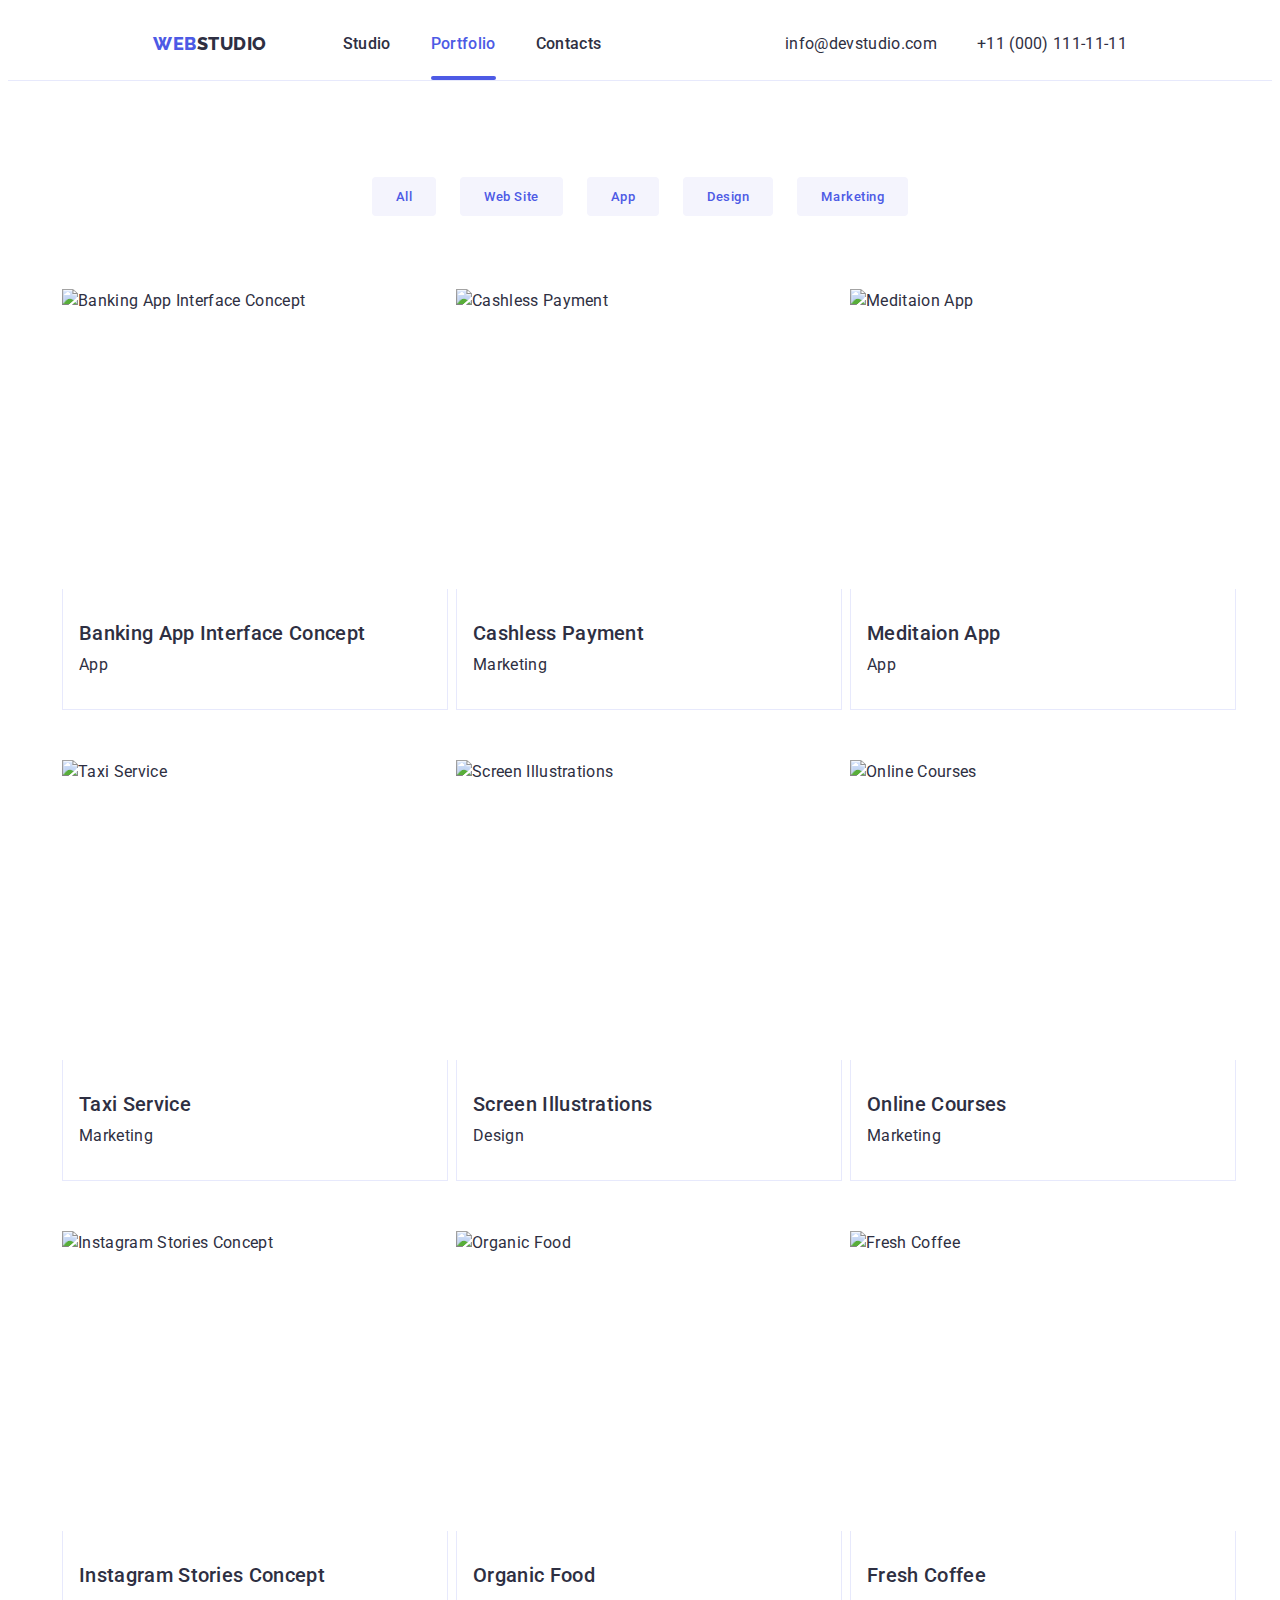
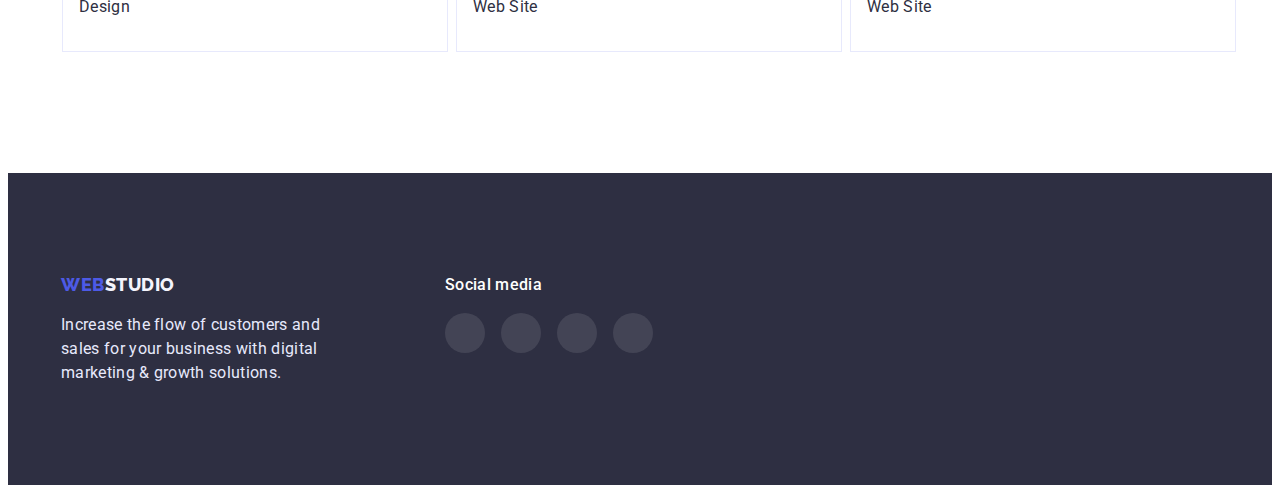
==== portfolio.html @ fd695276 "files add" ====
<!DOCTYPE html>
<html lang="en">
  <head>
    <meta charset="UTF-8" />
    <meta http-equiv="X-UA-Compatible" content="IE=edge" />
    <meta name="viewport" content="width=device-width, initial-scale=1.0" />
    <title>Document</title>
    <link rel="preconnect" href="https://fonts.googleapis.com" />
    <link rel="preconnect" href="https://fonts.gstatic.com" crossorigin />
    <link rel="preconnect" href="https://fonts.googleapis.com" />
    <link rel="preconnect" href="https://fonts.gstatic.com" crossorigin />
    <link
      href="https://fonts.googleapis.com/css2?family=Raleway:wght@800&family=Roboto:wght@400;500;700;900&display=swap"
      rel="stylesheet"
    />
    <link
      rel="stylesheet"
      href="https://cdnjs.cloudflare.com/ajax/libs/modern-normalize/1.1.0/modern-normalize.min.css"
      integrity="sha512-wpPYUAdjBVSE4KJnH1VR1HeZfpl1ub8YT/NKx4PuQ5NmX2tKuGu6U/JRp5y+Y8XG2tV+wKQpNHVUX03MfMFn9Q=="
      crossorigin="anonymous"
      referrerpolicy="no-referrer"
    />
    <link
      rel="stylesheet"
      href="https://cdnjs.cloudflare.com/ajax/libs/animate.css/4.1.1/animate.min.css"
    />
    <link rel="stylesheet" href="./css/styles.css" />
  </head>
  <body>
    <header class="header section">
      <div class="container nav-main">
        <!--navigation in header-->
        <nav class="header-navigation nav">
          <a href="./index.html" class="logo"
            ><span class="logo-first-part">Web</span
            ><span class="logo-second-part-header">Studio</span></a
          >
          <ul class="header-site-navigation-list list">
            <li class="header-site-navigation-item">
              <a href="./index.html" class="header-site-navigation-link link"
                >Studio</a
              >
            </li>
            <li class="header-site-navigation-item">
              <a
                href="./portfolio.html"
                class="header-site-navigation-link current link"
                >Portfolio</a
              >
            </li>
            <li class="header-site-navigation-item">
              <a href="" class="header-site-navigation-link link">Contacts</a>
            </li>
          </ul>
        </nav>

        <address>
          <ul class="header-address-navigation-list list">
            <li class="header-address-navigation-item">
              <a
                href="mailto:info@devstudio.com"
                class="header-address-navigation-link link"
                >info@devstudio.com</a
              >
            </li>
            <li class="header-address-navigation-item">
              <a
                href="tel:+110001111111"
                class="header-address-navigation-link link"
                >+11 (000) 111-11-11</a
              >
            </li>
          </ul>
        </address>
      </div>
    </header>

    <!--Main part-->
    <main>
      <section class="portfolio section">
        <div class="container">
          <!--Временный заголовок-->
          <h1 class="hidden">Portfolio navigation</h1>

          <ul class="portfolio-navigation-list list">
            <li class="portfolio-navigation-item">
              <button type="button" class="portfolio-button">All</button>
            </li>
            <li class="portfolio-navigation-item">
              <button type="button" class="portfolio-button">Web Site</button>
            </li>
            <li class="portfolio-navigation-item">
              <button type="button" class="portfolio-button">App</button>
            </li>
            <li class="portfolio-navigation-item">
              <button type="button" class="portfolio-button">Design</button>
            </li>
            <li class="portfolio-navigation-item">
              <button type="button" class="portfolio-button">Marketing</button>
            </li>
          </ul>

          <ul class="portfolio-list list">
            <li class="portfolio-item">
              <a href="" class="portfolio-item-link link">
                <div class="portfolio-item-div">
                  <img
                    src="./images/portfolio/proj1.jpg"
                    alt="Banking App Interface Concept"
                    width="360"
                    height="300"
                    class="portfolio-item-photo"
                  />
                  <div class="portfolio-item-animation">
                    <p class="portfolio-item-animation-text">
                      14 Stylish and User-Friendly App Design Concepts · Task
                      Manager App · Calorie Tracker App · Exotic Fruit Ecommerce
                      App · Cloud Storage App
                    </p>
                  </div>
                </div>
                <div class="portfolio-item-text">
                  <h2 class="portfolio-item-title caption">
                    Banking App Interface Concept
                  </h2>
                  <p class="portfolio-item-area">App</p>
                </div>
              </a>
            </li>
            <li class="portfolio-item">
              <a href="" class="portfolio-item-link link">
                <div class="portfolio-item-div">
                  <img
                    src="./images/portfolio/proj2.jpg"
                    alt="Cashless Payment"
                    width="360"
                    height="300"
                    class="portfolio-item-photo"
                  />
                  <div class="portfolio-item-animation">
                    <p class="portfolio-item-animation-text">
                      14 Stylish and User-Friendly App Design Concepts · Task
                      Manager App · Calorie Tracker App · Exotic Fruit Ecommerce
                      App · Cloud Storage App
                    </p>
                  </div>
                </div>
                <div class="portfolio-item-text">
                  <h2 class="portfolio-item-title caption">Cashless Payment</h2>
                  <p class="portfolio-item-area">Marketing</p>
                </div>
              </a>
            </li>
            <li class="portfolio-item">
              <a href="" class="portfolio-item-link link">
                <div class="portfolio-item-div">
                  <img
                    src="./images/portfolio/proj3.jpg"
                    alt="Meditaion App"
                    width="360"
                    height="300"
                    class="portfolio-item-photo"
                  />
                  <div class="portfolio-item-animation">
                    <p class="portfolio-item-animation-text">
                      14 Stylish and User-Friendly App Design Concepts · Task
                      Manager App · Calorie Tracker App · Exotic Fruit Ecommerce
                      App · Cloud Storage App
                    </p>
                  </div>
                </div>
                <div class="portfolio-item-text">
                  <h2 class="portfolio-item-title caption">Meditaion App</h2>
                  <p class="portfolio-item-area">App</p>
                </div>
              </a>
            </li>
            <li class="portfolio-item">
              <a href="" class="portfolio-item-link link">
                <div class="portfolio-item-div">
                  <img
                    src="./images/portfolio/proj4.jpg"
                    alt="Taxi Service"
                    width="360"
                    height="300"
                    class="portfolio-item-photo"
                  />
                  <div class="portfolio-item-animation">
                    <p class="portfolio-item-animation-text">
                      14 Stylish and User-Friendly App Design Concepts · Task
                      Manager App · Calorie Tracker App · Exotic Fruit Ecommerce
                      App · Cloud Storage App
                    </p>
                  </div>
                </div>
                <div class="portfolio-item-text">
                  <h2 class="portfolio-item-title caption">Taxi Service</h2>
                  <p class="portfolio-item-area">Marketing</p>
                </div>
              </a>
            </li>
            <li class="portfolio-item">
              <a href="" class="portfolio-item-link link">
                <div class="portfolio-item-div">
                  <img
                    src="./images/portfolio/proj5.jpg"
                    alt="Screen Illustrations"
                    width="360"
                    height="300"
                    class="portfolio-item-photo"
                  />
                  <div class="portfolio-item-animation">
                    <p class="portfolio-item-animation-text">
                      14 Stylish and User-Friendly App Design Concepts · Task
                      Manager App · Calorie Tracker App · Exotic Fruit Ecommerce
                      App · Cloud Storage App
                    </p>
                  </div>
                </div>
                <div class="portfolio-item-text">
                  <h2 class="portfolio-item-title caption">
                    Screen Illustrations
                  </h2>
                  <p class="portfolio-item-area">Design</p>
                </div>
              </a>
            </li>
            <li class="portfolio-item">
              <a href="" class="portfolio-item-link link">
                <div class="portfolio-item-div">
                  <img
                    src="./images/portfolio/proj6.jpg"
                    alt="Online Courses"
                    width="360"
                    height="300"
                    class="portfolio-item-photo"
                  />
                  <div class="portfolio-item-animation">
                    <p class="portfolio-item-animation-text">
                      14 Stylish and User-Friendly App Design Concepts · Task
                      Manager App · Calorie Tracker App · Exotic Fruit Ecommerce
                      App · Cloud Storage App
                    </p>
                  </div>
                </div>
                <div class="portfolio-item-text">
                  <h2 class="portfolio-item-title caption">Online Courses</h2>
                  <p class="portfolio-item-area">Marketing</p>
                </div>
              </a>
            </li>
            <li class="portfolio-item">
              <a href="" class="portfolio-item-link link">
                <div class="portfolio-item-div">
                  <img
                    src="./images/portfolio/proj7.jpg"
                    alt="Instagram Stories Concept"
                    width="360"
                    height="300"
                    class="portfolio-item-photo"
                  />
                  <div class="portfolio-item-animation">
                    <p class="portfolio-item-animation-text">
                      14 Stylish and User-Friendly App Design Concepts · Task
                      Manager App · Calorie Tracker App · Exotic Fruit Ecommerce
                      App · Cloud Storage App
                    </p>
                  </div>
                </div>
                <div class="portfolio-item-text">
                  <h2 class="portfolio-item-title caption">
                    Instagram Stories Concept
                  </h2>
                  <p class="portfolio-item-area">Design</p>
                </div>
              </a>
            </li>
            <li class="portfolio-item">
              <a href="" class="portfolio-item-link link">
                <div class="portfolio-item-div">
                  <img
                    src="./images/portfolio/proj8.jpg"
                    alt="Organic Food"
                    width="360"
                    height="300"
                    class="portfolio-item-photo"
                  />
                  <div class="portfolio-item-animation">
                    <p class="portfolio-item-animation-text">
                      14 Stylish and User-Friendly App Design Concepts · Task
                      Manager App · Calorie Tracker App · Exotic Fruit Ecommerce
                      App · Cloud Storage App
                    </p>
                  </div>
                </div>
                <div class="portfolio-item-text">
                  <h2 class="portfolio-item-title caption">Organic Food</h2>
                  <p class="portfolio-item-area">Web Site</p>
                </div>
              </a>
            </li>
            <li class="portfolio-item">
              <a href="" class="portfolio-item-link link">
                <div class="portfolio-item-div">
                  <img
                    src="./images/portfolio/proj9.jpg"
                    alt="Fresh Coffee"
                    width="360"
                    height="300"
                    class="portfolio-item-photo"
                  />
                  <div class="portfolio-item-animation">
                    <p class="portfolio-item-animation-text">
                      14 Stylish and User-Friendly App Design Concepts · Task
                      Manager App · Calorie Tracker App · Exotic Fruit Ecommerce
                      App · Cloud Storage App
                    </p>
                  </div>
                </div>
                <div class="portfolio-item-text">
                  <h2 class="portfolio-item-title caption">Fresh Coffee</h2>
                  <p class="portfolio-item-area">Web Site</p>
                </div>
              </a>
            </li>
          </ul>
        </div>
      </section>
    </main>

    <footer class="footer section">
      <div class="container footer-cont">
        <div class="footer-container">
          <a href="./index.html" class="logo logo-footer"
            ><span class="logo-first-part">Web</span
            ><span class="logo-second-part-footer">Studio</span></a
          >
          <p class="footer-text">
            Increase the flow of customers and sales for your business with
            digital marketing & growth solutions.
          </p>
        </div>
        <div class="footer-media">
          <h3 class="footer-media-title">Social media</h3>
          <ul class="footer-list list">
            <li class="footer-item instagram">
              <a
                href=""
                class="footer-link link"
                target="_blank"
                rel="noopener noreferrer"
              >
                <svg class="footer-icon" width="24" height="24">
                  <use href="./images/icons.svg#icon-instagram"></use>
                </svg>
              </a>
            </li>
            <li class="footer-item twitter">
              <a
                href=""
                class="footer-link link"
                target="_blank"
                rel="noopener noreferrer"
                ><svg class="footer-icon" width="24" height="24">
                  <use href="./images/icons.svg#icon-twitter"></use></svg
              ></a>
            </li>
            <li class="footer-item facebook">
              <a
                href=""
                class="footer-link link"
                target="_blank"
                rel="noopener noreferrer"
                ><svg class="footer-icon" width="24" height="24">
                  <use href="./images/icons.svg#icon-facebook"></use></svg
              ></a>
            </li>
            <li class="footer-item linkedin">
              <a
                href=""
                class="footer-link link"
                target="_blank"
                rel="noopener noreferrer"
                ><svg class="footer-icon" width="24" height="24">
                  <use href="./images/icons.svg#icon-linkedin"></use></svg
              ></a>
            </li>
          </ul>
        </div>
      </div>
    </footer>
  </body>
</html>
---- css/styles.css ----
/*html{
    box-sizing: border-box;
}
*,
*::before,
*::after{
    box-sizing:inherit;
}*/


:root{
    --primary-text-color:#434455;
    --title-text-color: #2E2F42;
    --accent-color: #4D5AE5;
    --portfolio-button-bg-color:#F4F4FD;
    --portfolio-button-bg-accent-color:#404BBF;
    --main-bg-color:#ffffff;
    --footer-text-portfolio-button-border: #E7E9FC;
    --footer-green:#31D0AA;
    --main-icon-color: #8E8F99;
    --function-for-hover: cubic-bezier(0.4, 0, 0.2, 1);

}

body{
    background-color:var(--main-bg-color);
    color: var(--primary-text-color);
    font-family: 'Roboto', sans-serif;
    font-weight: 400;
    font-size: 16px;
    line-height: 1.5;
    letter-spacing: 0.02em;
   /*padding-top:72px*/
}
 
p,
h1,
h2,
h3,
h4,
h5,
h6 {
    margin: 0;
}

ul{
    margin: 0;
    padding: 0;
}
img{
    display: block;
    margin: 0;
    padding: 0;
    max-width: 100%;
    height: auto;
}

.container{
    width: 1158px;
    /*1128+15*2*/
    padding-left: 15px;
    padding-right: 15px;
    margin: 0 auto;

   /* outline: 1px solid tomato;*/
}
.section{
    padding-top: 120px;
    padding-bottom: 120px;
}
.list{
    list-style: none;
    padding: 0;
}

.logo {
    display: block;
    padding: 24px 0;
    margin-right: 76px;
    font-family: 'Raleway', sans-serif;
    font-weight: 800;
    font-size: 18px;
    line-height: 1.33;
    text-transform: uppercase;
    letter-spacing: 0.03em;

    transition: color 250ms var(--function-for-hover);
}
.logo-first-part{
    color: var(--accent-color);  
}
.logo-second-part-header{
    color: var(--title-text-color);
}
.logo-second-part-footer{
    color: var(--portfolio-button-bg-color);
}

.caption,
.link{
    color:var(--title-text-color)

}

.header-site-navigation-link:hover,
.header-address-navigation-link:hover,
.logo:hover,
.header-site-navigation-link:focus,
.header-address-navigation-link:focus,
.logo:focus
{
    color: var(--accent-color);
}


        /*настройки кнопок*/
.button{
    min-width: 169px;
    height: 56px;
    display: inline-block;
    border-radius: 4px;
    border: 1px solid var(--accent-color);
    box-shadow: 0px 4px 4px rgba(0, 0, 0, 0.15);
    /*padding: 16px 32px;*/

    background-color: var(--accent-color);
    color: var(--main-bg-color);
    font-family: inherit;
    font-weight: 500;
    align-items: center;
    letter-spacing: 0.04em;
    cursor: pointer;

    transition-property: background-color;
    transition-duration: 250ms;
    transition-timing-function: var(--function-for-hover);
}

.button:hover,
.button:focus {
    background-color: var(--portfolio-button-bg-accent-color);
}

.current {
    color: var(--accent-color);
    position: relative;
}
.current::after{
    content: "";
    display:inline-block;
    position: absolute;
    bottom: 0;
    left: 0;
    width: 100%;
    height: 4px;
    background-color: var(--accent-color);
    border-radius: 2px;
}

.link,
.button,
.logo,
.portfolio-button {
    text-decoration: none;
}


        /*header*/
.header{
    /*position: fixed;
    top: 0;
    left: 0;*/
    width: 100%;
    min-height: 72px;
    padding-top: 0;
    padding-bottom: 0;
    border-bottom: 1px solid var(--footer-text-portfolio-button-border);
}               
.nav-main{
    display: flex;
    justify-content: space-around;
}
.nav{
    display: flex;
}
.header-site-navigation-list{
    display: flex;
}
.header-site-navigation-item {
    font-weight: 500;
}
.header-site-navigation-item:not(:last-child){
    margin-right: 40px;
}
.header-site-navigation-link{
    display: block;
    padding: 24px 0;

    transition: color 250ms var(--function-for-hover);
}

.header-address-navigation-list{
    display: flex;
}
.header-address-navigation-item:not(:last-child) {
    margin-right: 40px;
}
.header-address-navigation-item {
    font-style: normal;
}
.header-address-navigation-link{
    display: block;
    padding: 24px 0;
    
    transition: color 250ms var(--function-for-hover);
}

        /*hero*/
.hero{
    max-width: 1440px;
    height: 600px;
    margin: 0 auto;
    background-image: linear-gradient(rgba(46, 47, 66, 0.7), rgba(46, 47, 66, 0.7)),
        url(../images/office-hero.jpg);
    background-repeat: no-repeat;
    background-position: center;
    background-size: cover;
    padding-top: 188px;
    padding-bottom: 188px;
    background-color: var(--title-text-color);
    text-align: center;    
}

.hero-title{
    max-width: 494px;
    width: 100%;
    height: auto;
    margin-left: auto;
    margin-right: auto;
    margin-bottom: 48px;
    color: var(--main-bg-color);
    font-size: 56px;
    line-height: 1.07;
}


        /*skills*/
.skills-list{
    display: flex;
}
.skills-item:not(:last-child){
    margin-right: 24px;
}
.skills-item-title{
    margin-bottom: 8px;
    font-weight: 500;
    font-size: 20px;
    line-height: 1.2;
}
.skills-item{
    display: block;
    width: 264px;
}
.skills-icon{
    display: flex;
    height: 112px;
    background-color: var(--portfolio-button-bg-color);
    border-radius: 4px;
    justify-content: center;
    align-items: center;
    margin-bottom: 8px;
}
.skills-icon-symbol{
    width: 64px;
    height: 64px;
}



        /*examples*/
.examples{
    padding-top: 0;
}
.examples-list{
    display: flex;
}
.examples-item:not(:last-child) {
    margin-right: 24px;
}
.examples-title{
    margin-bottom: 72px;
    font-size: 36px;
    line-height: 1.11;
    text-align: center;
    text-transform: capitalize;
}


        /*team*/
.team {
    background-color: var(--portfolio-button-bg-color);
}
.team-title{
    margin-bottom: 72px;
    font-size: 36px;
    line-height: 1.11;
    text-align: center;
    text-transform: capitalize;
}
.team-list{
    display: flex;
    
}
.team-item{
    width: calc((100% - 72px) / 4);
    margin-right: 24px;
    display: flex;
    flex-direction: column;
    justify-content: center;
    align-items: center;    
    background-color: var(--main-bg-color);
    box-shadow: 0px 1px 6px rgba(46, 47, 66, 0.08), 0px 1px 1px rgba(46, 47, 66, 0.16), 0px 2px 1px rgba(46, 47, 66, 0.08);
    border-radius: 0px 0px 4px 4px;
}
.team-item:nth-last-child(1) {
    margin-right: 0;
}

.team-name{
    display: flex;
    flex-direction: column;
    justify-content: center;
    align-items: center;
    width: 100%;
    padding: 32px 16px;
}

.team-item-name,
.team-item-speciality{
    margin-bottom: 8px;
}

.team-icon-list{
    display: flex;
    gap: 24px;
}
.team-icon{
    width: 40px;
    height: 40px;
    background-color: var(--accent-color);
    border-radius: 50%;

    transition: background-color 250ms var(--function-for-hover);
}
.team-icon-link{
    display: flex;
    width: 100%;
    height: 100%;
    padding: 0;
    border: none;
    border-radius: 50%;
    justify-content: center;
    align-items: center;
}

.team-icon-link:hover,
.team-icon-link:focus{
    background-color: var(--portfolio-button-bg-accent-color);
    cursor: pointer;
}



        /*customers*/
.customers{
    padding-top: 130px;
}
.customers-title{
    margin-bottom: 72px;
    font-weight: 700;
    font-size: 36px;
    line-height: 1.11;
    text-align: center;
    text-transform: capitalize;    
    color: var(--title-text-color);
}
.customers-list {
    display: flex;
    gap: 24px;
}
.customers-item {
    width: calc((100% - 120px) / 6);
    height: 88px;
}
.customers-link{
    display:flex;
    width: 100%;
    height: 100%;
    padding: 0;
    justify-content: center;
    align-items: center;
    border: 1px solid var(--main-icon-color);
    border-radius: 5%;
    color: var(--main-icon-color);

    transition: background-color 250ms var(--function-for-hover),
            color 250ms var(--function-for-hover);
}
.customers-link:hover,
.customers-link:focus{
    border-color: var(--portfolio-button-bg-accent-color);
    color: var(--portfolio-button-bg-accent-color);
}
.customers-icon {
    fill: currentColor;
}


        /*footer*/
.footer {
    padding-top: 100px;
    padding-bottom: 100px;
    background-color: var(--title-text-color);
}
.logo-footer{
    padding-top: 0;
    padding-bottom: 0;
}
.footer-text{
    margin-top: 16px;
    color: var(--footer-text-portfolio-button-border);
}
.footer-cont{
    display: flex;
}
.footer-container{
    padding: 0;
    margin: 0 0 0 0;
    width: 264px;
}
.footer-media{
    margin-left: 120px;
}
.footer-media-title{
    font-weight: 500;
    font-size: 16px;
    line-height: 1.5;
    letter-spacing: 0.02em;
    color: var(--main-bg-color);
    margin-bottom: 16px;
}
.footer-list{
    display: flex;
    gap: 16px;
}
.footer-item{
    display: inline-block;
    width: 40px;
    height: 40px;
    background-color: rgba(255, 255, 255, 0.1);;
    border-radius: 50%;
    background-repeat: no-repeat;
    background-size:24px;
    background-position: center;

    transition-property: background-color;
    transition-duration: 250ms;
    transition-timing-function: var(--function-for-hover);
}
.footer-link {
    display: flex;
    width: 100%;
    height: 100%;
    padding: 0;
    border: none;
    border-radius: 50%;
    justify-content: center;
    align-items: center;
}

.footer-link:hover,
.footer-link:focus {
    background-color:var(--footer-green);
    cursor: pointer;
}


        /*portfolio*/
.portfolio {
    padding-top: 96px;
}
.portfolio-navigation-list {
    display: flex;
    justify-content: center;
    margin-bottom: 72px;
}
.portfolio-navigation-item:not(:last-child) {
    margin-right: 24px;
}
.portfolio-button {
    display: inline-block;
    border-radius: 4px;
    padding: 12px 24px;
    border: 1px solid var(--footer-text);
    background-color: var(--portfolio-button-bg-color);
    color: var(--accent-color);
    font-family: inherit;
    font-weight: 500;
    display: flex;
    align-items: center;
    text-align: center;
    letter-spacing: 0.04em;
    cursor: pointer;

    transition: background-color 250ms var(--function-for-hover), 
        color 250ms var(--function-for-hover),
        box-shadow 250ms var(--function-for-hover);
}
.portfolio-button:hover,
.portfolio-button:focus {
    background-color: var(--portfolio-button-bg-accent-color);
    color: var(--main-bg-color);
    box-shadow: 0px 4px 4px rgba(0, 0, 0, 0.15);
}

.portfolio-list{
    display: flex;
    flex-wrap: wrap;
    row-gap: 48px;
    /*column-gap: 21px;*/
}
.portfolio-item{
    flex-basis: calc((100% - (2 * 24px)) /3 );
    /*width: 360px;*/
    margin-right: auto;
    display: flex;
    flex-direction: column;
    background: var(--main-bg-color);
}

.portfolio-item:nth-child(3n){
    margin-right: 0;
}
.portfolio-item-link {
    display: block;
    border: 0.5px solid transparent;
    box-shadow: 0px 1px 6px transparent,
            0px 1px 1px transparent,
            0px 2px 1px transparent;
    transition: border 250ms var(--function-for-hover),
            box-shadow 250ms var(--function-for-hover);
}
.portfolio-item-link:hover {
    border: 0.5px solid var(--portfolio-button-bg-color);
    box-shadow: 0px 1px 6px rgba(46, 47, 66, 0.08),
        0px 1px 1px rgba(46, 47, 66, 0.16),
        0px 2px 1px rgba(46, 47, 66, 0.08);
}
.portfolio-item-div{
    position: relative;
    overflow: hidden; /*все, что не входит в зону блока скрывается визуально*/
}
.portfolio-item-animation{
    position: absolute;
    left: 0;
    top: 100%;
    width: 100%;
    height: 100%;
    padding: 40px 32px;

    transition: background-color 250ms var(--function-for-hover),
            color 250ms var(--function-for-hover),
            transform 250ms var(--function-for-hover);
}

.portfolio-item-animation-text{
    color: var(--portfolio-button-bg-color);
}
.portfolio-item-link:hover .portfolio-item-animation{
    background-color: var(--accent-color);
    color: var(--portfolio-button-bg-color);
    transform: translateY(-100%); /*двигаемся по оси у вверх*/
}
.portfolio-item-text{ 
    display: flex;  
    flex-direction: column;
    width: 100%;
    padding: 32px 0 32px 16px;
    background-color: var(--main-bg-color);
    border-right: 1px solid var(--footer-text-portfolio-button-border);
    border-left: 1px solid var(--footer-text-portfolio-button-border);
    border-bottom: 1px solid var(--footer-text-portfolio-button-border);
    z-index: 2;
}
.portfolio-item-title {
    margin-bottom: 8px;
    font-weight: 500;
    font-size: 20px;
    line-height: 1.2;
}



.hidden {
    position: absolute;
    width: 1px;
    height: 1px;
    margin: -1px;
    border: 0;
    padding: 0;
    white-space: nowrap;
    clip-path: inset(100%);
    clip: rect(0 0 0 0);
    overflow: hidden;
}

.backdrop{
    position: fixed;
    top: 0;
    left: 0;
    width: 100%;
    height: 100%;
    background-color: rgba(46, 47, 66, 0.4);
    opacity: 1;
    transition: opacity 250ms var(--function-for-hover);
}
.backdrop.is-hidden{
    /*visibility:hidden;*/
    opacity: 0;
    pointer-events: none;
}
.backdrop.is-hidden .modal{
    transform: translate(-50%, -50%) scale(0.1);
}
.modal{
    position: absolute;
    top: 50%;
    left: 50%;
    width: 408px;
    height: 576px;
    background:#FCFCFC;
    box-shadow: 0px 1px 1px rgba(0, 0, 0, 0.14), 0px 1px 3px rgba(0, 0, 0, 0.12), 0px 2px 1px rgba(0, 0, 0, 0.2);
    border-radius: 4px;
    
    transform: translate(-50%, -50%) scale(1);
    transition: transform 250ms var(--function-for-hover);
}
.modal-close{
    position: absolute;
    top:24px;
    right: 24px;
    display: flex;
    width: 24px;
    height: 24px;
    background-color: var(--footer-text-portfolio-button-border);
    border: 1px solid rgba(0, 0, 0, 0.1);
    border-radius: 50%;
    justify-content: center;
    align-items: center;
    
}
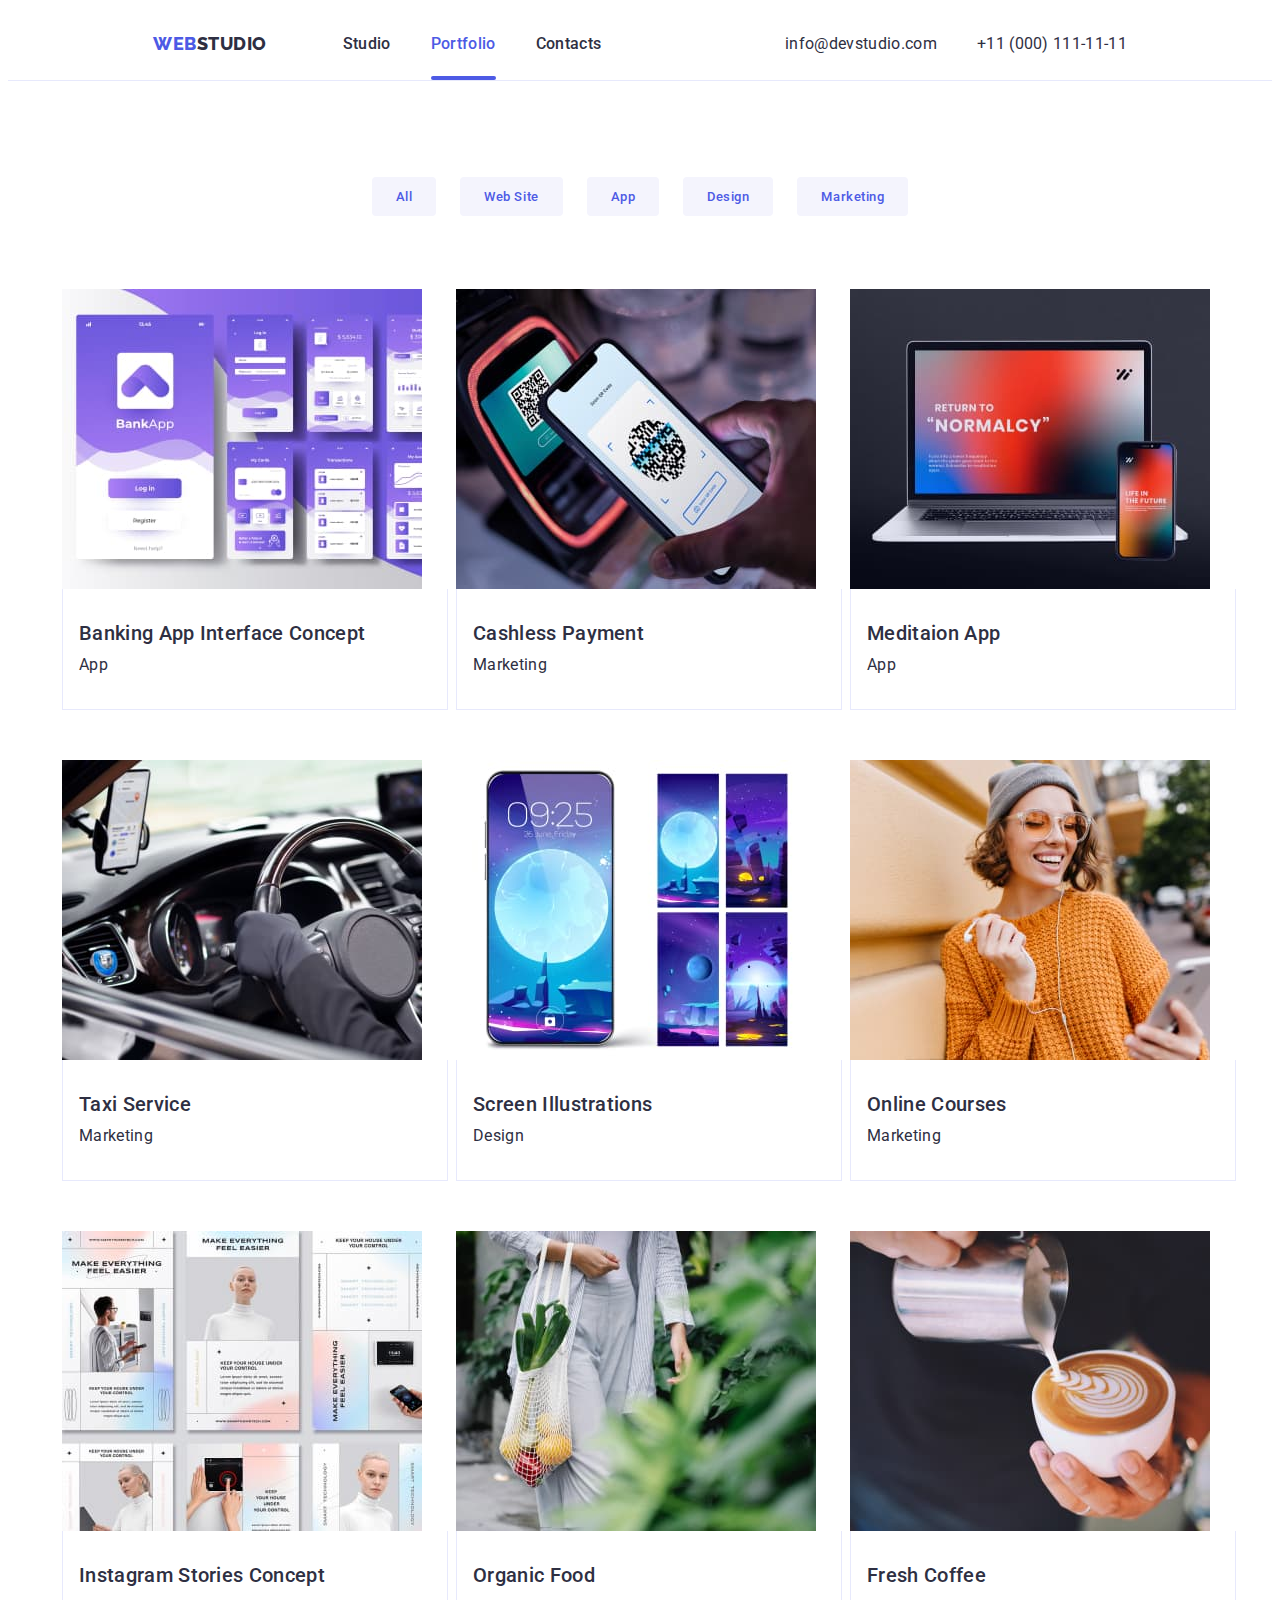
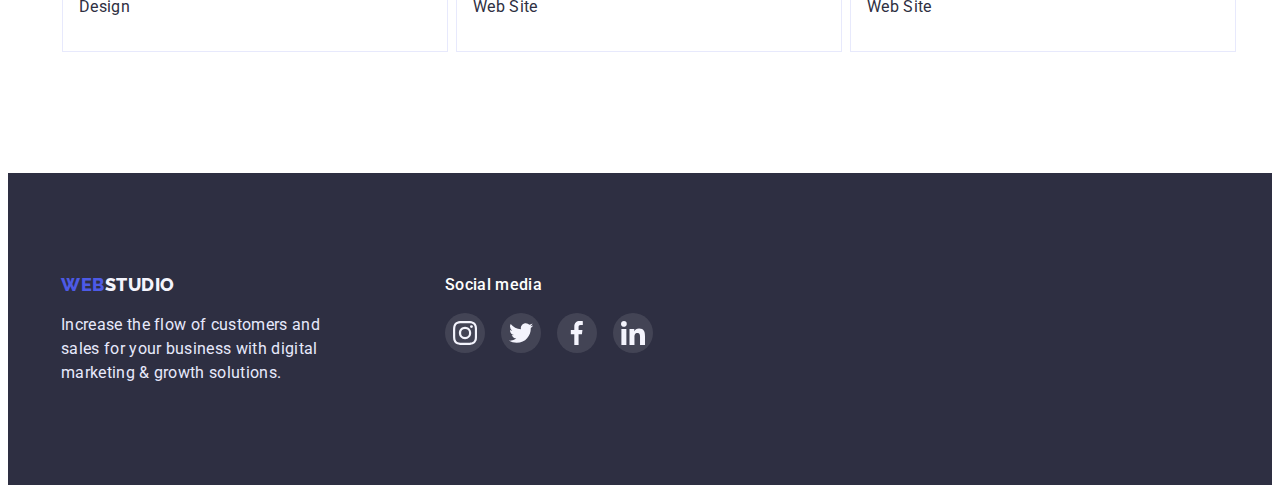
==== commit e1dd5e06: "svg add" ====
--- a/portfolio.html
+++ b/portfolio.html
@@ -105,7 +105,7 @@
               <a href="" class="portfolio-item-link link">
                 <div class="portfolio-item-div">
                   <img
-                    src="./images/portfolio/proj1.jpg"
+                    src="./images/imgcard1.jpg"
                     alt="Banking App Interface Concept"
                     width="360"
                     height="300"
@@ -131,7 +131,7 @@
               <a href="" class="portfolio-item-link link">
                 <div class="portfolio-item-div">
                   <img
-                    src="./images/portfolio/proj2.jpg"
+                    src="./images/imgcard2.jpg"
                     alt="Cashless Payment"
                     width="360"
                     height="300"
@@ -155,7 +155,7 @@
               <a href="" class="portfolio-item-link link">
                 <div class="portfolio-item-div">
                   <img
-                    src="./images/portfolio/proj3.jpg"
+                    src="./images/imgcard3.jpg"
                     alt="Meditaion App"
                     width="360"
                     height="300"
@@ -179,7 +179,7 @@
               <a href="" class="portfolio-item-link link">
                 <div class="portfolio-item-div">
                   <img
-                    src="./images/portfolio/proj4.jpg"
+                    src="./images/imgcard4.jpg"
                     alt="Taxi Service"
                     width="360"
                     height="300"
@@ -203,7 +203,7 @@
               <a href="" class="portfolio-item-link link">
                 <div class="portfolio-item-div">
                   <img
-                    src="./images/portfolio/proj5.jpg"
+                    src="./images/imgcard5.jpg"
                     alt="Screen Illustrations"
                     width="360"
                     height="300"
@@ -229,7 +229,7 @@
               <a href="" class="portfolio-item-link link">
                 <div class="portfolio-item-div">
                   <img
-                    src="./images/portfolio/proj6.jpg"
+                    src="./images/imgcard6.jpg"
                     alt="Online Courses"
                     width="360"
                     height="300"
@@ -253,7 +253,7 @@
               <a href="" class="portfolio-item-link link">
                 <div class="portfolio-item-div">
                   <img
-                    src="./images/portfolio/proj7.jpg"
+                    src="./images/imgcard7.jpg"
                     alt="Instagram Stories Concept"
                     width="360"
                     height="300"
@@ -279,7 +279,7 @@
               <a href="" class="portfolio-item-link link">
                 <div class="portfolio-item-div">
                   <img
-                    src="./images/portfolio/proj8.jpg"
+                    src="./images/imgcard8.jpg"
                     alt="Organic Food"
                     width="360"
                     height="300"
@@ -303,7 +303,7 @@
               <a href="" class="portfolio-item-link link">
                 <div class="portfolio-item-div">
                   <img
-                    src="./images/portfolio/proj9.jpg"
+                    src="./images/imgcard9.jpg"
                     alt="Fresh Coffee"
                     width="360"
                     height="300"
--- a/css/styles.css
+++ b/css/styles.css
@@ -221,7 +221,7 @@
     height: 600px;
     margin: 0 auto;
     background-image: linear-gradient(rgba(46, 47, 66, 0.7), rgba(46, 47, 66, 0.7)),
-        url(../images/office-hero.jpg);
+        url(../images/office-hero-img.jpg);
     background-repeat: no-repeat;
     background-position: center;
     background-size: cover;
